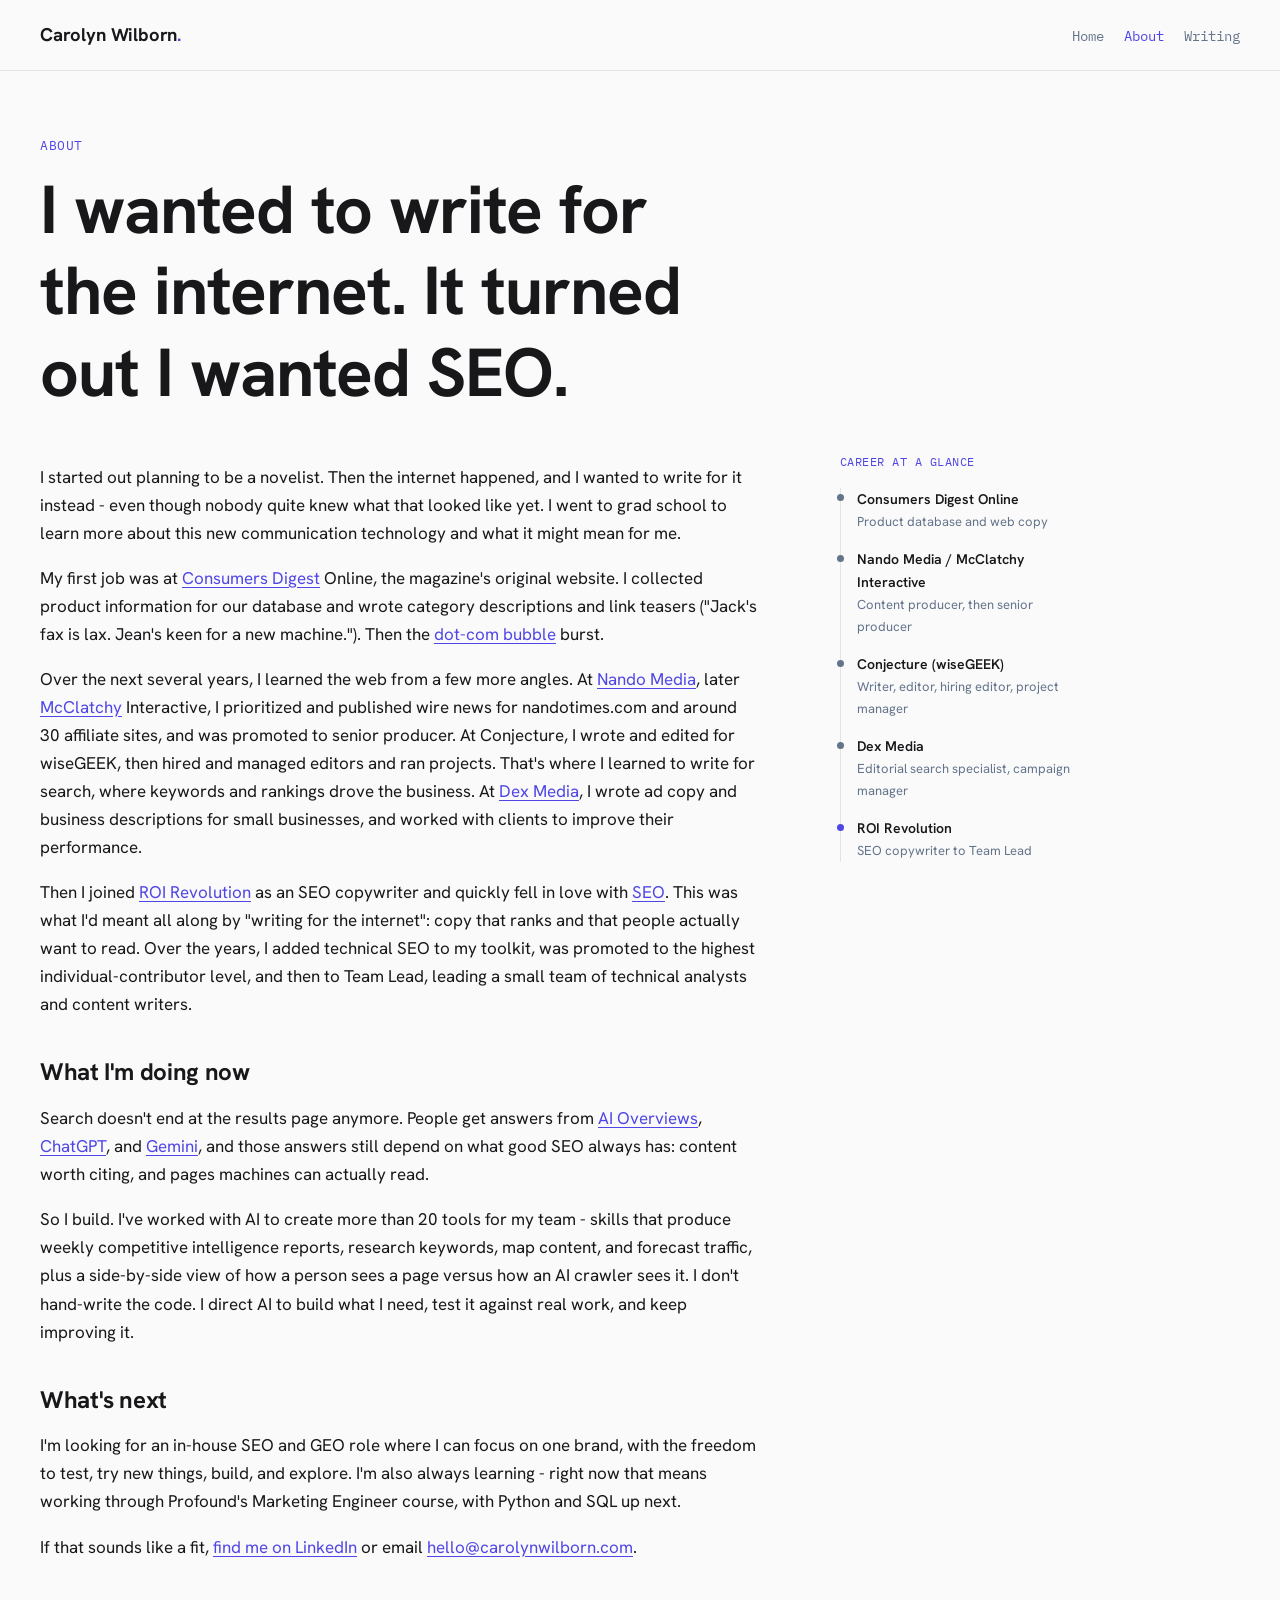
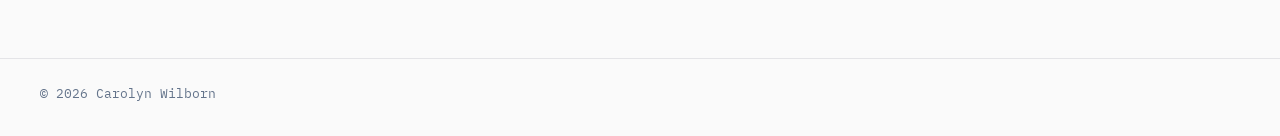
==== about/index.html @ 012efb38 "About: revise grad school and Dex lines, add reference links Co-Authored-By: Claude Opus 5.5 <norepl" ====
<!doctype html>
<html lang="en">
<head>
  <meta charset="utf-8">
  <meta name="viewport" content="width=device-width, initial-scale=1">
  <title>About - Carolyn Wilborn</title>
  <meta name="description" content="How Carolyn Wilborn went from writing for the early web to leading SEO and GEO work, and building AI tools along the way.">
  <!-- Under construction: remove noindex at launch -->
  <meta name="robots" content="noindex">
  <link rel="canonical" href="https://carolynwilborn.com/about/">
  <link rel="preconnect" href="https://fonts.googleapis.com">
  <link rel="preconnect" href="https://fonts.gstatic.com" crossorigin>
  <link rel="stylesheet" href="https://fonts.googleapis.com/css2?family=Hanken+Grotesk:wght@400;500;600;700&family=IBM+Plex+Mono:wght@400;500&display=swap">
  <link rel="stylesheet" href="/assets/style.css">
</head>
<body>
  <header class="site-header">
    <div class="wrap">
      <a class="wordmark" href="/">Carolyn Wilborn<span>.</span></a>
      <nav class="site-nav" aria-label="Main">
        <ul>
          <li><a href="/">Home</a></li>
          <li><a href="/about/" aria-current="page">About</a></li>
          <li><a href="/writing/">Writing</a></li>
        </ul>
      </nav>
    </div>
  </header>
  <main class="layout">
      <header class="hero">
        <p class="eyebrow">About</p>
        <h1>I wanted to write for the internet. It turned out I wanted SEO.</h1>
      </header>
      <article class="prose">
        <p>I started out planning to be a novelist. Then the internet happened, and I wanted to write for it instead - even though nobody quite knew what that looked like yet. I went to grad school to learn more about this new communication technology and what it might mean for me.</p>
        <p>My first job was at <a href="https://en.wikipedia.org/wiki/Consumers_Digest">Consumers Digest</a> Online, the magazine's original website. I collected product information for our database and wrote category descriptions and link teasers ("Jack's fax is lax. Jean's keen for a new machine."). Then the <a href="https://en.wikipedia.org/wiki/Dot-com_bubble">dot-com bubble</a> burst.</p>
        <p>Over the next several years, I learned the web from a few more angles. At <a href="https://en.wikipedia.org/wiki/Nando_(media_company)">Nando Media</a>, later <a href="https://en.wikipedia.org/wiki/McClatchy">McClatchy</a> Interactive, I prioritized and published wire news for nandotimes.com and around 30 affiliate sites, and was promoted to senior producer. At Conjecture, I wrote and edited for wiseGEEK, then hired and managed editors and ran projects. That's where I learned to write for search, where keywords and rankings drove the business. At <a href="https://en.wikipedia.org/wiki/Dex_Media">Dex Media</a>, I wrote ad copy and business descriptions for small businesses, and worked with clients to improve their performance.</p>
        <p>Then I joined <a href="https://www.roirevolution.com/">ROI Revolution</a> as an SEO copywriter and quickly fell in love with <a href="https://en.wikipedia.org/wiki/Search_engine_optimization">SEO</a>. This was what I'd meant all along by "writing for the internet": copy that ranks and that people actually want to read. Over the years, I added technical SEO to my toolkit, was promoted to the highest individual-contributor level, and then to Team Lead, leading a small team of technical analysts and content writers.</p>

        <h2>What I'm doing now</h2>
        <p>Search doesn't end at the results page anymore. People get answers from <a href="https://en.wikipedia.org/wiki/AI_Overviews">AI Overviews</a>, <a href="https://en.wikipedia.org/wiki/ChatGPT">ChatGPT</a>, and <a href="https://en.wikipedia.org/wiki/Google_Gemini">Gemini</a>, and those answers still depend on what good SEO always has: content worth citing, and pages machines can actually read.</p>
        <p>So I build. I've worked with AI to create more than 20 tools for my team - skills that produce weekly competitive intelligence reports, research keywords, map content, and forecast traffic, plus a side-by-side view of how a person sees a page versus how an AI crawler sees it. I don't hand-write the code. I direct AI to build what I need, test it against real work, and keep improving it.</p>

        <h2>What's next</h2>
        <p>I'm looking for an in-house SEO and GEO role where I can focus on one brand, with the freedom to test, try new things, build, and explore. I'm also always learning - right now that means working through Profound's Marketing Engineer course, with Python and SQL up next.</p>
        <p>If that sounds like a fit, <a href="https://www.linkedin.com/in/cwilborn/" rel="me">find me on LinkedIn</a> or email <a href="mailto:hello@carolynwilborn.com">hello@carolynwilborn.com</a>.</p>
      </article>
      <aside class="aside" aria-label="Career at a glance">
        <p class="aside-title">Career at a glance</p>
        <ol class="timeline">
          <li><strong>Consumers Digest Online</strong><span>Product database and web copy</span></li>
          <li><strong>Nando Media / McClatchy Interactive</strong><span>Content producer, then senior producer</span></li>
          <li><strong>Conjecture (wiseGEEK)</strong><span>Writer, editor, hiring editor, project manager</span></li>
          <li><strong>Dex Media</strong><span>Editorial search specialist, campaign manager</span></li>
          <li><strong>ROI Revolution</strong><span>SEO copywriter to Team Lead</span></li>
        </ol>
      </aside>
  </main>
  <footer class="site-footer">
    <div class="wrap">&copy; 2026 Carolyn Wilborn</div>
  </footer>
</body>
</html>
---- assets/style.css ----
/* carolynwilborn.com - shared styles */

:root {
  --bg: #fafafa;
  --surface: #ffffff;
  --text: #18181b;
  --muted: #64748b;
  --border: #e4e4e7;
  --accent: #4f46e5;
  --accent-soft: #eef2ff;

  --font-head: "Hanken Grotesk", system-ui, sans-serif;
  --font-body: "Hanken Grotesk", system-ui, sans-serif;
  --font-mono: "IBM Plex Mono", ui-monospace, monospace;

  --content: 720px;   /* body copy, ~70ch */
  --gutter: 80px;     /* space between text and margin notes */
  --aside: 240px;     /* sidebars and margin notes */
  --breakout: 1040px; /* tools, tables, diagrams */
  --hero: 1200px;     /* hero and section headers */
}

@media (prefers-color-scheme: dark) {
  :root {
    --bg: #18181b;
    --surface: #202024;
    --text: #f4f4f5;
    --muted: #94a3b8;
    --border: #2e2e33;
    --accent: #818cf8;
    --accent-soft: #1e1b4b;
  }
}

*,
*::before,
*::after {
  box-sizing: border-box;
}

html {
  -webkit-text-size-adjust: 100%;
}

body {
  margin: 0;
  background: var(--bg);
  color: var(--text);
  font-family: var(--font-body);
  font-size: 1.0625rem;
  line-height: 1.65;
}

a {
  color: var(--accent);
  text-underline-offset: 0.2em;
}

a:hover {
  text-decoration-thickness: 2px;
}

:focus-visible {
  outline: 2px solid var(--accent);
  outline-offset: 3px;
}

.wrap {
  width: min(var(--hero), 100% - 2rem);
  margin-inline: auto;
}

/* Variable-width layout
   One shared left edge; elements choose how far right they extend:
   content (720) < breakout (1040) < hero (1200). Margin notes sit in
   the whitespace to the right of the text on wide screens. */
.layout {
  width: min(var(--hero), 100% - 2rem);
  margin-inline: auto;
  display: grid;
  grid-template-columns:
    [hero-start breakout-start content-start] minmax(0, var(--content))
    [content-end] minmax(0, 1fr)
    [breakout-end hero-end];
  align-content: start;
}

.layout > * {
  grid-column: content;
  min-width: 0;
}

.layout > .breakout {
  grid-column: breakout;
}

.layout > .hero {
  grid-column: hero;
}

@media (min-width: 1100px) {
  .layout {
    grid-template-columns:
      [hero-start breakout-start content-start] var(--content)
      [content-end] var(--gutter)
      [aside-start] var(--aside)
      [aside-end breakout-end] minmax(0, 1fr)
      [hero-end];
  }

  .layout > .aside {
    grid-column: aside;
    align-self: start;
    position: sticky;
    top: 2rem;
  }
}

.aside {
  font-size: 0.875rem;
  color: var(--muted);
}

/* Hero */
.hero {
  margin-bottom: 1rem;
}

.hero h1 {
  font-size: clamp(2.25rem, 6vw, 4.25rem);
  max-width: 18ch;
}

.hero .lede {
  max-width: 44rem;
}

/* Header */
.site-header {
  border-bottom: 1px solid var(--border);
}

.site-header .wrap {
  display: flex;
  flex-wrap: wrap;
  align-items: center;
  justify-content: space-between;
  gap: 0.75rem 1.5rem;
  padding-top: 1.25rem;
  padding-bottom: 1.25rem;
}

.wordmark {
  font-family: var(--font-head);
  font-weight: 700;
  font-size: 1.15rem;
  color: var(--text);
  text-decoration: none;
  letter-spacing: -0.01em;
}

.wordmark span {
  color: var(--accent);
}

.site-nav ul {
  display: flex;
  gap: 1.25rem;
  list-style: none;
  margin: 0;
  padding: 0;
}

.site-nav a {
  font-family: var(--font-mono);
  font-size: 0.875rem;
  color: var(--muted);
  text-decoration: none;
}

.site-nav a:hover,
.site-nav a[aria-current="page"] {
  color: var(--accent);
}

/* Main */
main {
  padding: 4rem 0 5rem;
}

.eyebrow {
  font-family: var(--font-mono);
  font-size: 0.8125rem;
  color: var(--accent);
  letter-spacing: 0.04em;
  text-transform: uppercase;
  margin: 0 0 0.75rem;
}

h1,
h2,
h3 {
  font-family: var(--font-head);
  line-height: 1.2;
  letter-spacing: -0.015em;
}

h1 {
  font-size: clamp(2rem, 6vw, 3rem);
  margin: 0 0 1rem;
}

h2 {
  font-size: 1.5rem;
  margin: 2.5rem 0 0.75rem;
}

.lede {
  font-size: 1.25rem;
  color: var(--muted);
}

.note {
  margin-top: 2.5rem;
  padding: 1rem 1.25rem;
  background: var(--accent-soft);
  border-left: 3px solid var(--accent);
  border-radius: 4px;
  font-size: 0.95rem;
}

/* Margin notes: career timeline */
.aside-title {
  font-family: var(--font-mono);
  font-size: 0.75rem;
  letter-spacing: 0.04em;
  text-transform: uppercase;
  color: var(--accent);
  margin: 0.4rem 0 1rem;
}

.timeline {
  list-style: none;
  margin: 0;
  padding: 0 0 0 1rem;
  border-left: 1px solid var(--border);
}

.timeline li {
  position: relative;
  margin-bottom: 1rem;
}

.timeline li::before {
  content: "";
  position: absolute;
  left: calc(-1rem - 4px);
  top: 0.45em;
  width: 7px;
  height: 7px;
  border-radius: 50%;
  background: var(--muted);
}

.timeline li:last-child::before {
  background: var(--accent);
}

.timeline strong {
  display: block;
  color: var(--text);
  font-weight: 600;
}

.timeline span {
  display: block;
  font-size: 0.8125rem;
}

@media (max-width: 1099px) {
  .layout > .aside {
    margin-top: 2.5rem;
    padding-top: 1.5rem;
    border-top: 1px solid var(--border);
  }
}

/* Footer */
.site-footer {
  border-top: 1px solid var(--border);
  font-family: var(--font-mono);
  font-size: 0.8125rem;
  color: var(--muted);
}

.site-footer .wrap {
  padding-top: 1.5rem;
  padding-bottom: 2rem;
}
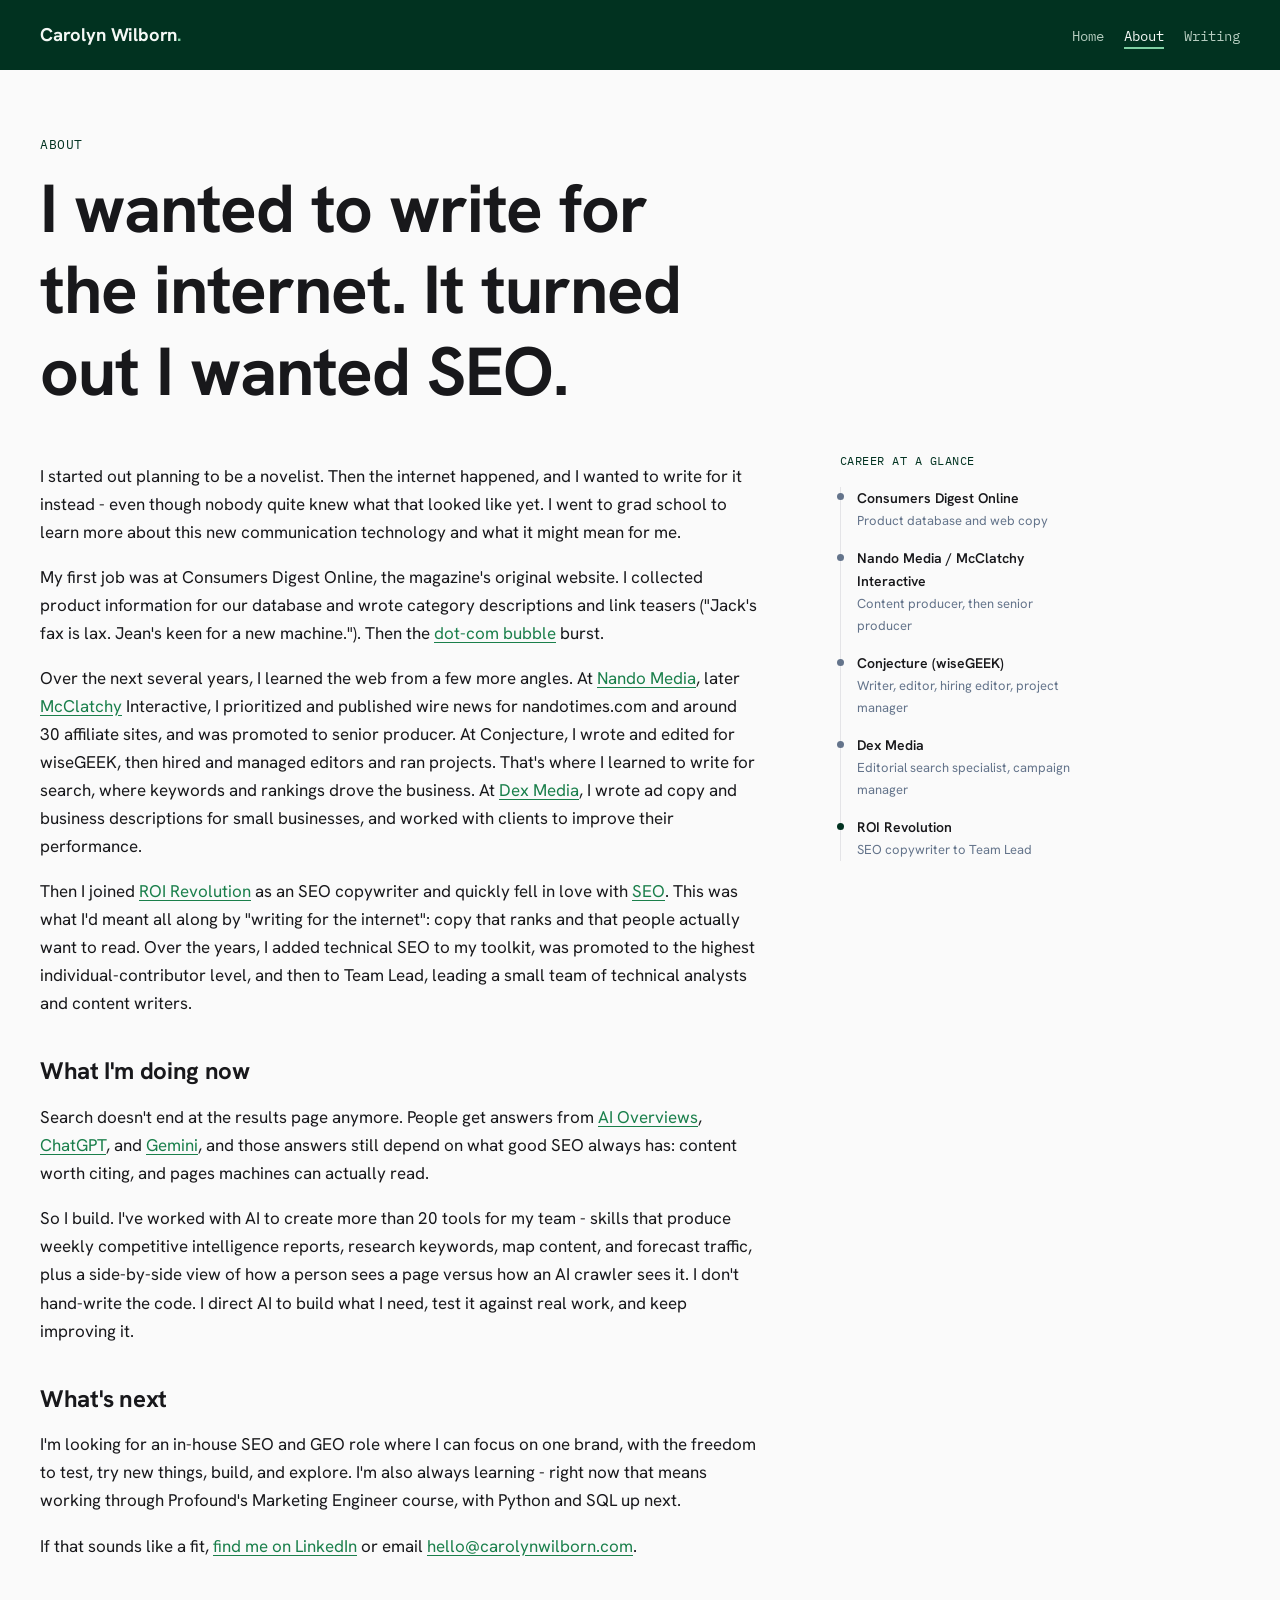
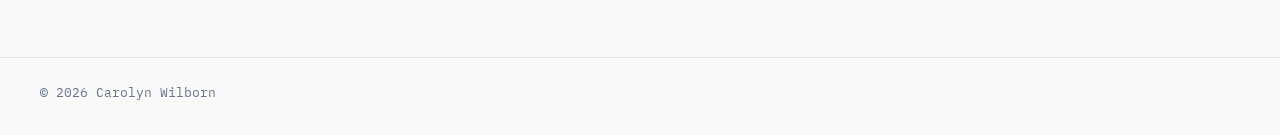
==== commit 4767cc03: "About: remove Consumers Digest Wikipedia link Co-Authored-By: Claude Opus 5.5 <noreply@anthropic.com" ====
--- a/about/index.html
+++ b/about/index.html
@@ -5,9 +5,68 @@
   <meta name="viewport" content="width=device-width, initial-scale=1">
   <title>About - Carolyn Wilborn</title>
   <meta name="description" content="How Carolyn Wilborn went from writing for the early web to leading SEO and GEO work, and building AI tools along the way.">
-  <!-- Under construction: remove noindex at launch -->
-  <meta name="robots" content="noindex">
   <link rel="canonical" href="https://carolynwilborn.com/about/">
+  <meta property="og:type" content="profile">
+  <meta property="og:site_name" content="Carolyn Wilborn">
+  <meta property="og:title" content="About - Carolyn Wilborn">
+  <meta property="og:description" content="How Carolyn Wilborn went from writing for the early web to leading SEO and GEO work, and building AI tools along the way.">
+  <meta property="og:url" content="https://carolynwilborn.com/about/">
+  <meta name="twitter:card" content="summary">
+  <link rel="icon" href="/favicon.svg" type="image/svg+xml">
+  <script type="application/ld+json">
+{
+  "@context": "https://schema.org",
+  "@graph": [
+    {
+      "@type": "Person",
+      "@id": "https://carolynwilborn.com/#person",
+      "name": "Carolyn Wilborn",
+      "url": "https://carolynwilborn.com/",
+      "description": "Search strategist focused on SEO, GEO, and AEO, who builds AI-assisted tools for search work.",
+      "knowsAbout": [
+        "Search engine optimization",
+        "Generative engine optimization",
+        "Answer engine optimization",
+        "Semantic search",
+        "AI search measurement",
+        "Content strategy",
+        "Website replatforming"
+      ],
+      "sameAs": [
+        "https://www.linkedin.com/in/cwilborn/"
+      ],
+      "address": {
+        "@type": "PostalAddress",
+        "addressLocality": "Raleigh",
+        "addressRegion": "NC",
+        "addressCountry": "US"
+      }
+    },
+    {
+      "@type": "WebSite",
+      "@id": "https://carolynwilborn.com/#website",
+      "url": "https://carolynwilborn.com/",
+      "name": "Carolyn Wilborn",
+      "publisher": {
+        "@id": "https://carolynwilborn.com/#person"
+      },
+      "inLanguage": "en-US"
+    },
+    {
+      "@type": "ProfilePage",
+      "@id": "https://carolynwilborn.com/about/#webpage",
+      "url": "https://carolynwilborn.com/about/",
+      "name": "About - Carolyn Wilborn",
+      "isPartOf": {
+        "@id": "https://carolynwilborn.com/#website"
+      },
+      "mainEntity": {
+        "@id": "https://carolynwilborn.com/#person"
+      }
+    }
+  ]
+}
+  </script>
   <link rel="preconnect" href="https://fonts.googleapis.com">
   <link rel="preconnect" href="https://fonts.gstatic.com" crossorigin>
   <link rel="stylesheet" href="https://fonts.googleapis.com/css2?family=Hanken+Grotesk:wght@400;500;600;700&family=IBM+Plex+Mono:wght@400;500&display=swap">
@@ -33,7 +92,7 @@
       </header>
       <article class="prose">
         <p>I started out planning to be a novelist. Then the internet happened, and I wanted to write for it instead - even though nobody quite knew what that looked like yet. I went to grad school to learn more about this new communication technology and what it might mean for me.</p>
-        <p>My first job was at <a href="https://en.wikipedia.org/wiki/Consumers_Digest">Consumers Digest</a> Online, the magazine's original website. I collected product information for our database and wrote category descriptions and link teasers ("Jack's fax is lax. Jean's keen for a new machine."). Then the <a href="https://en.wikipedia.org/wiki/Dot-com_bubble">dot-com bubble</a> burst.</p>
+        <p>My first job was at Consumers Digest Online, the magazine's original website. I collected product information for our database and wrote category descriptions and link teasers ("Jack's fax is lax. Jean's keen for a new machine."). Then the <a href="https://en.wikipedia.org/wiki/Dot-com_bubble">dot-com bubble</a> burst.</p>
         <p>Over the next several years, I learned the web from a few more angles. At <a href="https://en.wikipedia.org/wiki/Nando_(media_company)">Nando Media</a>, later <a href="https://en.wikipedia.org/wiki/McClatchy">McClatchy</a> Interactive, I prioritized and published wire news for nandotimes.com and around 30 affiliate sites, and was promoted to senior producer. At Conjecture, I wrote and edited for wiseGEEK, then hired and managed editors and ran projects. That's where I learned to write for search, where keywords and rankings drove the business. At <a href="https://en.wikipedia.org/wiki/Dex_Media">Dex Media</a>, I wrote ad copy and business descriptions for small businesses, and worked with clients to improve their performance.</p>
         <p>Then I joined <a href="https://www.roirevolution.com/">ROI Revolution</a> as an SEO copywriter and quickly fell in love with <a href="https://en.wikipedia.org/wiki/Search_engine_optimization">SEO</a>. This was what I'd meant all along by "writing for the internet": copy that ranks and that people actually want to read. Over the years, I added technical SEO to my toolkit, was promoted to the highest individual-contributor level, and then to Team Lead, leading a small team of technical analysts and content writers.</p>
 
--- a/assets/style.css
+++ b/assets/style.css
@@ -6,8 +6,15 @@
   --text: #18181b;
   --muted: #64748b;
   --border: #e4e4e7;
-  --accent: #4f46e5;
-  --accent-soft: #eef2ff;
+  --accent: #013220;
+  --accent-soft: #e8f1ec;
+  --link: #1a7f4b;
+  --link-hover: #013220;
+
+  --header-bg: #013220;
+  --header-text: #f4f8f5;
+  --header-muted: #b5ccbf;
+  --header-accent: #7fd1a3;
 
   --font-head: "Hanken Grotesk", system-ui, sans-serif;
   --font-body: "Hanken Grotesk", system-ui, sans-serif;
@@ -27,8 +34,10 @@
     --text: #f4f4f5;
     --muted: #94a3b8;
     --border: #2e2e33;
-    --accent: #818cf8;
-    --accent-soft: #1e1b4b;
+    --accent: #7fd1a3;
+    --accent-soft: #0f2a1d;
+    --link: #7fd1a3;
+    --link-hover: #a8e3c2;
   }
 }
 
@@ -52,11 +61,12 @@
 }
 
 a {
-  color: var(--accent);
+  color: var(--link);
   text-underline-offset: 0.2em;
 }
 
 a:hover {
+  color: var(--link-hover);
   text-decoration-thickness: 2px;
 }
 
@@ -137,7 +147,7 @@
 
 /* Header */
 .site-header {
-  border-bottom: 1px solid var(--border);
+  background: var(--header-bg);
 }
 
 .site-header .wrap {
@@ -154,13 +164,13 @@
   font-family: var(--font-head);
   font-weight: 700;
   font-size: 1.15rem;
-  color: var(--text);
+  color: var(--header-text);
   text-decoration: none;
   letter-spacing: -0.01em;
 }
 
 .wordmark span {
-  color: var(--accent);
+  color: var(--header-accent);
 }
 
 .site-nav ul {
@@ -174,13 +184,24 @@
 .site-nav a {
   font-family: var(--font-mono);
   font-size: 0.875rem;
-  color: var(--muted);
+  color: var(--header-muted);
   text-decoration: none;
 }
 
 .site-nav a:hover,
 .site-nav a[aria-current="page"] {
-  color: var(--accent);
+  color: var(--header-text);
+}
+
+.site-nav a[aria-current="page"] {
+  text-decoration: underline;
+  text-decoration-color: var(--header-accent);
+  text-decoration-thickness: 2px;
+  text-underline-offset: 0.45em;
+}
+
+.site-header :focus-visible {
+  outline-color: var(--header-accent);
 }
 
 /* Main */
@@ -227,6 +248,99 @@
   border-left: 3px solid var(--accent);
   border-radius: 4px;
   font-size: 0.95rem;
+}
+
+/* Home: proof block */
+.proof {
+  margin: 1rem 0 0;
+  padding: 1.5rem 1.75rem;
+  background: var(--surface);
+  border: 1px solid var(--border);
+  border-radius: 8px;
+}
+
+.proof-label {
+  font-family: var(--font-mono);
+  font-size: 0.75rem;
+  letter-spacing: 0.04em;
+  text-transform: uppercase;
+  color: var(--accent);
+  margin: 0 0 1rem;
+}
+
+.proof dl {
+  margin: 0;
+}
+
+.proof dt {
+  font-family: var(--font-head);
+  font-weight: 600;
+  margin-top: 1rem;
+}
+
+.proof dt:first-child {
+  margin-top: 0;
+}
+
+.proof dd {
+  margin: 0.25rem 0 0;
+}
+
+.next-links {
+  display: flex;
+  flex-wrap: wrap;
+  gap: 0.75rem 1.5rem;
+  margin: 1.5rem 0 0;
+  font-weight: 500;
+}
+
+.next-links a::after {
+  content: " \2192";
+}
+
+/* Writing list */
+.post-list {
+  list-style: none;
+  margin: 0;
+  padding: 0;
+}
+
+.post-list li {
+  padding: 1.25rem 0;
+  border-bottom: 1px solid var(--border);
+}
+
+.post-list li:first-child {
+  padding-top: 0.25rem;
+}
+
+.post-list p {
+  margin: 0;
+}
+
+.post-title {
+  font-family: var(--font-head);
+  font-size: 1.2rem;
+  font-weight: 600;
+  line-height: 1.35;
+  color: var(--text);
+  text-decoration: none;
+}
+
+.post-title:hover {
+  color: var(--link);
+}
+
+.post-meta {
+  font-family: var(--font-mono);
+  font-size: 0.8125rem;
+  color: var(--muted);
+  margin: 0.35rem 0 0.5rem !important;
+}
+
+.more {
+  margin-top: 2rem;
+  font-weight: 500;
 }
 
 /* Margin notes: career timeline */
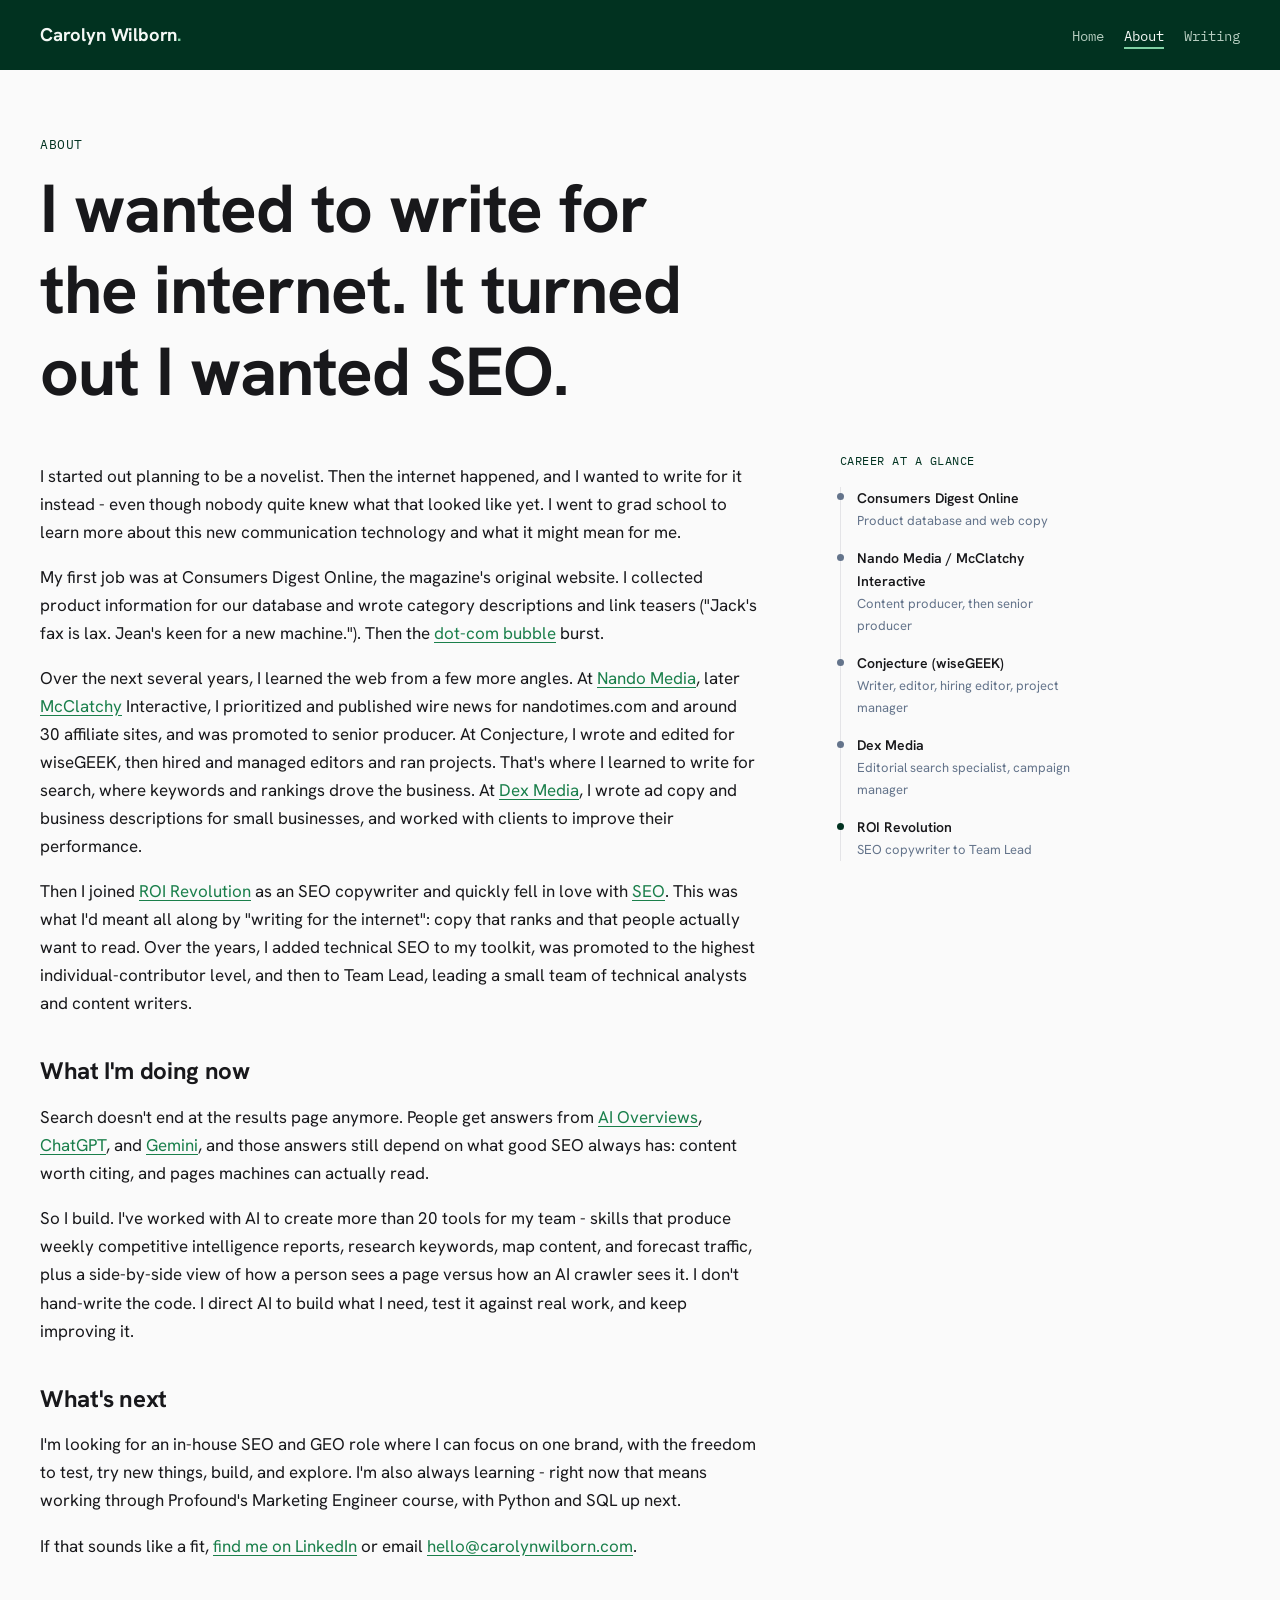
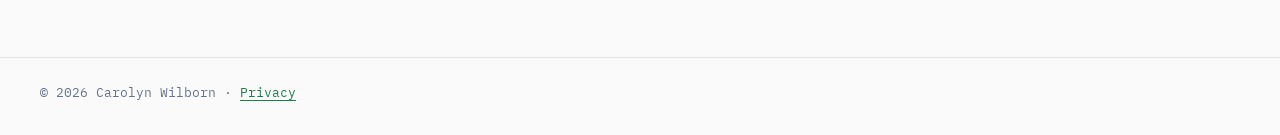
==== commit eb41c319: "Add Microsoft Clarity, privacy page, and footer privacy link Co-Authored-By: Claude Opus 5.5 <norepl" ====
--- a/about/index.html
+++ b/about/index.html
@@ -71,6 +71,13 @@
   <link rel="preconnect" href="https://fonts.gstatic.com" crossorigin>
   <link rel="stylesheet" href="https://fonts.googleapis.com/css2?family=Hanken+Grotesk:wght@400;500;600;700&family=IBM+Plex+Mono:wght@400;500&display=swap">
   <link rel="stylesheet" href="/assets/style.css">
+  <script>
+    (function(c,l,a,r,i,t,y){
+      c[a]=c[a]||function(){(c[a].q=c[a].q||[]).push(arguments)};
+      t=l.createElement(r);t.async=1;t.src="https://www.clarity.ms/tag/"+i;
+      y=l.getElementsByTagName(r)[0];y.parentNode.insertBefore(t,y);
+    })(window, document, "clarity", "script", "zb6udb5ple");
+  </script>
 </head>
 <body>
   <header class="site-header">
@@ -116,7 +123,7 @@
       </aside>
   </main>
   <footer class="site-footer">
-    <div class="wrap">&copy; 2026 Carolyn Wilborn</div>
+    <div class="wrap">&copy; 2026 Carolyn Wilborn &middot; <a href="/privacy/">Privacy</a></div>
   </footer>
 </body>
 </html>
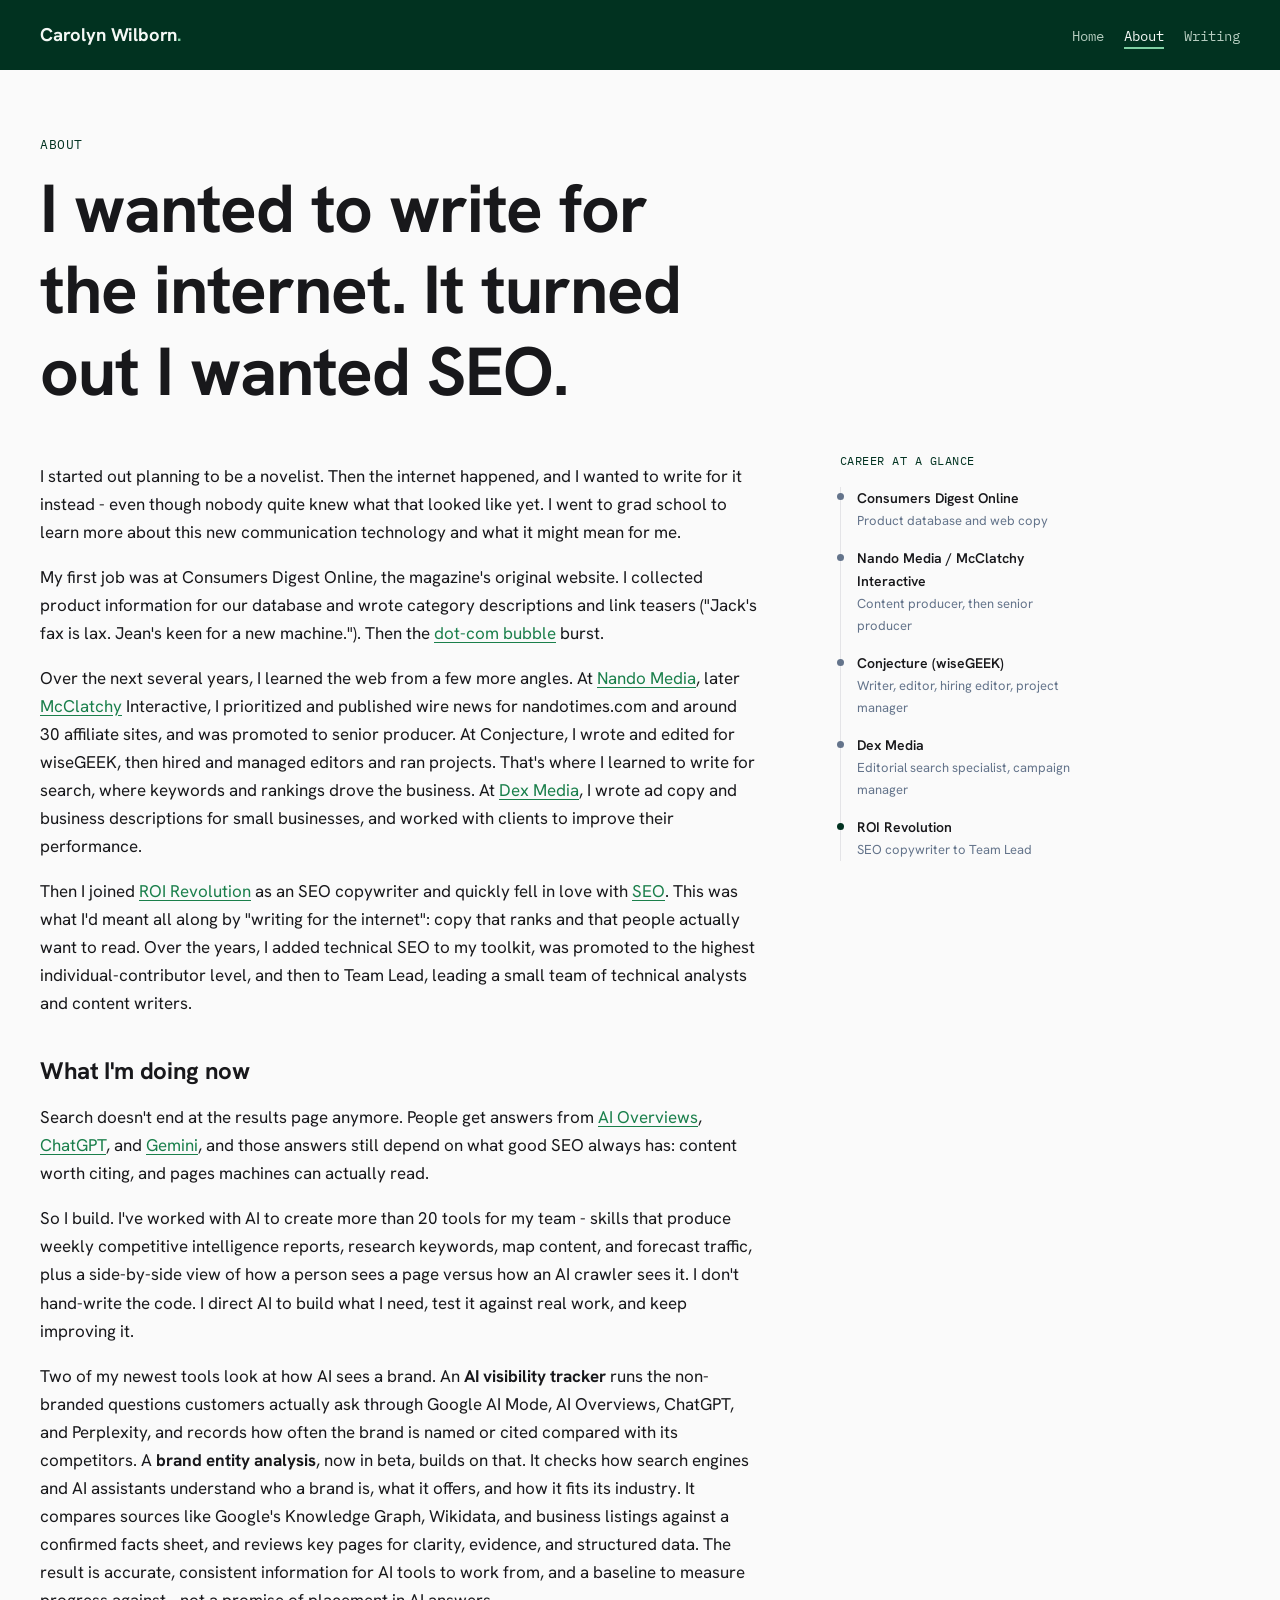
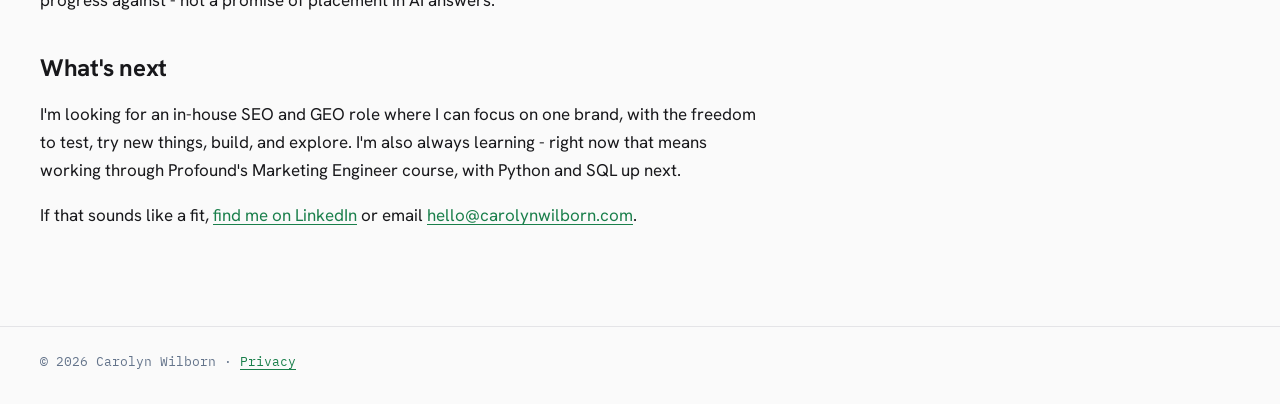
==== commit 5e065ee9: "About: add AI visibility tracker and brand entity analysis tools Co-Authored-By: Claude Opus 5.5 <no" ====
--- a/about/index.html
+++ b/about/index.html
@@ -106,6 +106,7 @@
         <h2>What I'm doing now</h2>
         <p>Search doesn't end at the results page anymore. People get answers from <a href="https://en.wikipedia.org/wiki/AI_Overviews">AI Overviews</a>, <a href="https://en.wikipedia.org/wiki/ChatGPT">ChatGPT</a>, and <a href="https://en.wikipedia.org/wiki/Google_Gemini">Gemini</a>, and those answers still depend on what good SEO always has: content worth citing, and pages machines can actually read.</p>
         <p>So I build. I've worked with AI to create more than 20 tools for my team - skills that produce weekly competitive intelligence reports, research keywords, map content, and forecast traffic, plus a side-by-side view of how a person sees a page versus how an AI crawler sees it. I don't hand-write the code. I direct AI to build what I need, test it against real work, and keep improving it.</p>
+        <p>Two of my newest tools look at how AI sees a brand. An <strong>AI visibility tracker</strong> runs the non-branded questions customers actually ask through Google AI Mode, AI Overviews, ChatGPT, and Perplexity, and records how often the brand is named or cited compared with its competitors. A <strong>brand entity analysis</strong>, now in beta, builds on that. It checks how search engines and AI assistants understand who a brand is, what it offers, and how it fits its industry. It compares sources like Google's Knowledge Graph, Wikidata, and business listings against a confirmed facts sheet, and reviews key pages for clarity, evidence, and structured data. The result is accurate, consistent information for AI tools to work from, and a baseline to measure progress against - not a promise of placement in AI answers.</p>
 
         <h2>What's next</h2>
         <p>I'm looking for an in-house SEO and GEO role where I can focus on one brand, with the freedom to test, try new things, build, and explore. I'm also always learning - right now that means working through Profound's Marketing Engineer course, with Python and SQL up next.</p>
